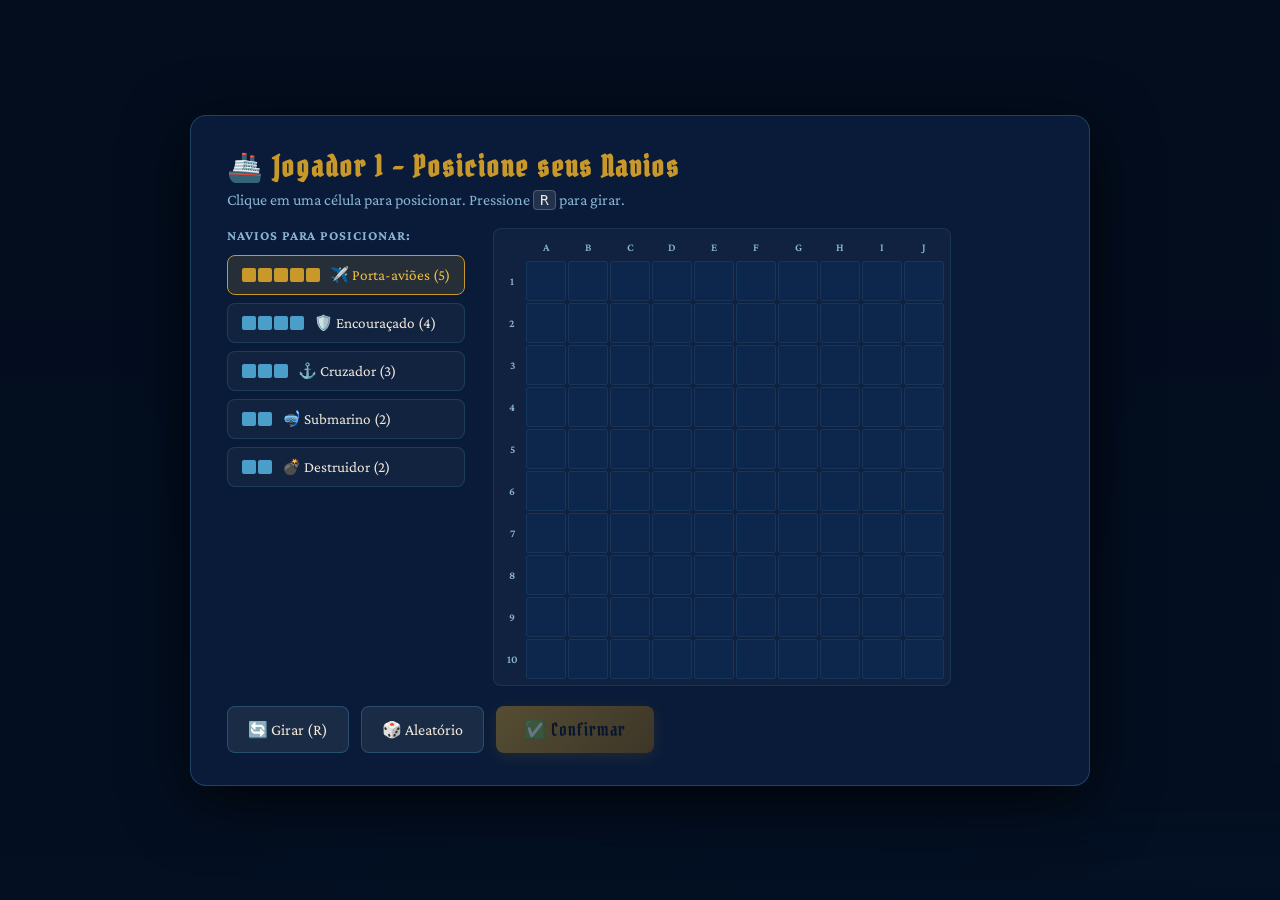
==== game.html @ 03f664aa "projeto inicial Batalha Naval" ====
<!DOCTYPE html>
<html lang="pt-BR">
<head>
  <meta charset="UTF-8" />
  <meta name="viewport" content="width=device-width, initial-scale=1.0" />
  <title>Batalha Naval – Jogo</title>
  <link rel="stylesheet" href="style-game.css" />
</head>
<body>

  <div class="ocean-bg">
    <div class="wave wave1"></div>
    <div class="wave wave2"></div>
  </div>

  <!-- ══ OVERLAY DE POSICIONAMENTO ══ -->
  <div id="placement-overlay" class="overlay active">
    <div class="overlay-card">
      <h2 id="placement-title">🚢 Posicione seus Navios</h2>
      <p id="placement-subtitle">Clique em uma célula para posicionar. Pressione <kbd>R</kbd> para girar.</p>

      <div class="placement-area">
        <!-- Lista de navios a posicionar -->
        <div class="ship-list-section">
          <h3>Navios para posicionar:</h3>
          <ul id="ship-queue" class="ship-queue"></ul>
        </div>

        <!-- Tabuleiro de posicionamento -->
        <div class="placement-board-wrap">
          <div id="placement-grid" class="grid-board placement-grid"></div>
        </div>
      </div>

      <div class="placement-actions">
        <button id="btn-rotate" class="btn-secondary">🔄 Girar (R)</button>
        <button id="btn-random-place" class="btn-secondary">🎲 Aleatório</button>
        <button id="btn-confirm-place" class="btn-primary" disabled>✅ Confirmar</button>
      </div>
    </div>
  </div>

  <!-- ══ OVERLAY DE PASSAGEM DE VEZ ══ -->
  <div id="handover-overlay" class="overlay">
    <div class="overlay-card handover-card">
      <div class="handover-icon">🙈</div>
      <h2 id="handover-title">Vez de ...</h2>
      <p id="handover-msg">Passe o dispositivo para o próximo jogador</p>
      <button id="btn-handover" class="btn-primary">Estou Pronto! ⚓</button>
    </div>
  </div>

  <!-- ══ OVERLAY DE FIM DE JOGO ══ -->
  <div id="gameover-overlay" class="overlay">
    <div class="overlay-card gameover-card">
      <div class="gameover-trophy">🏆</div>
      <h2 id="gameover-title">Vitória!</h2>
      <p id="gameover-msg"></p>
      <button id="btn-restart" class="btn-primary">🔄 Jogar Novamente</button>
    </div>
  </div>

  <!-- ══ JOGO ══ -->
  <div id="game-wrapper" class="game-wrapper hidden">

    <!-- PLACAR -->
    <header class="scoreboard">
      <div class="score-card" id="score-p1">
        <span class="score-icon">🚢</span>
        <div class="score-info">
          <span class="score-name" id="name-p1">—</span>
          <span class="score-label">Navios restantes</span>
          <span class="score-value" id="ships-p1">5</span>
        </div>
        <div class="turn-indicator" id="turn-p1">SUA VEZ</div>
      </div>

      <div class="score-center">
        <div class="game-title-small">⚓ BATALHA NAVAL</div>
        <div class="turn-text" id="turn-text">Iniciando...</div>
      </div>

      <div class="score-card score-card-right" id="score-p2">
        <div class="turn-indicator" id="turn-p2">SUA VEZ</div>
        <div class="score-info score-info-right">
          <span class="score-name" id="name-p2">—</span>
          <span class="score-label">Navios restantes</span>
          <span class="score-value" id="ships-p2">5</span>
        </div>
        <span class="score-icon">⚓</span>
      </div>
    </header>

    <!-- ÁREA DE JOGO -->
    <main class="game-area">

      <!-- Tabuleiro do OPONENTE (onde atacar) -->
      <section class="board-section" id="attack-section">
        <h3 class="board-label" id="attack-label">Atacar Adversário</h3>
        <div id="attack-grid" class="grid-board attack-grid"></div>
      </section>

      <!-- Painel lateral -->
      <aside class="side-panel">

        <!-- Histório de ações (lista dinâmica) -->
        <div class="panel-block">
          <h4>📋 Últimas Jogadas</h4>
          <ol id="action-log" class="action-log"></ol>
        </div>

        <!-- Tabela de afundados (tabela dinâmica) -->
        <div class="panel-block">
          <h4>💀 Navios Afundados</h4>
          <table class="sunk-table">
            <thead>
              <tr>
                <th>Capitão</th>
                <th>Navio</th>
                <th>Tamanho</th>
              </tr>
            </thead>
            <tbody id="sunk-table-body"></tbody>
          </table>
        </div>
      </aside>

      <!-- Meu tabuleiro (defesa) -->
      <section class="board-section" id="defense-section">
        <h3 class="board-label">Meu Oceano</h3>
        <div id="defense-grid" class="grid-board defense-grid"></div>
      </section>

    </main>

    <footer class="game-footer">
      <button id="btn-end-turn" class="btn-end-turn" disabled>Fim de Turno →</button>
    </footer>

  </div>

  <script src="game.js"></script>
</body>
</html>
---- style-game.css ----
@import url('https://fonts.googleapis.com/css2?family=Pirata+One&family=Crimson+Pro:wght@400;600;700&display=swap');

*, *::before, *::after { box-sizing: border-box; margin: 0; padding: 0; }

:root {
  --navy:       #0a1628;
  --deep:       #071020;
  --ocean:      #0d2b55;
  --water:      #1a4a7a;
  --foam:       #4a9eca;
  --gold:       #c9982a;
  --gold-light: #f0c040;
  --red:        #c0392b;
  --red-light:  #e74c3c;
  --green:      #27ae60;
  --green-light:#2ecc71;
  --white:      #f0e8d8;
  --muted:      #8ab4d4;
  --card-bg:    rgba(10, 30, 60, 0.92);
  --cell-size:  40px;
}

html, body {
  min-height: 100vh;
  font-family: 'Crimson Pro', Georgia, serif;
  background: var(--deep);
  color: var(--white);
  overflow-x: hidden;
}

/* ── Ocean BG ── */
.ocean-bg {
  position: fixed;
  inset: 0;
  background: linear-gradient(180deg, #040e1e 0%, #071833 40%, #0d2b55 100%);
  z-index: 0;
}

.wave {
  position: absolute;
  bottom: 0;
  width: 200%;
  border-radius: 50%;
}

.wave1 {
  height: 160px;
  background: radial-gradient(ellipse, rgba(26,95,168,0.15) 0%, transparent 70%);
  animation: waveMove 10s ease-in-out infinite;
  bottom: -50px;
}
.wave2 {
  height: 120px;
  background: radial-gradient(ellipse, rgba(74,158,202,0.08) 0%, transparent 70%);
  animation: waveMove 14s ease-in-out infinite reverse;
  bottom: -30px;
}

@keyframes waveMove {
  0%, 100% { transform: translateX(-25%); }
  50%       { transform: translateX(0%); }
}

/* ── Utilities ── */
.hidden { display: none !important; }

/* ── Overlays ── */
.overlay {
  position: fixed;
  inset: 0;
  background: rgba(4, 14, 30, 0.92);
  z-index: 100;
  display: flex;
  align-items: center;
  justify-content: center;
  padding: 20px;
  opacity: 0;
  pointer-events: none;
  transition: opacity 0.3s;
}

.overlay.active {
  opacity: 1;
  pointer-events: all;
}

.overlay-card {
  background: var(--card-bg);
  border: 1px solid rgba(74,158,202,0.3);
  border-radius: 16px;
  padding: 32px 36px;
  max-width: 900px;
  width: 100%;
  box-shadow: 0 16px 64px rgba(0,0,0,0.7);
  animation: popIn 0.4s ease both;
}

@keyframes popIn {
  from { transform: scale(0.85); opacity: 0; }
  to   { transform: scale(1);    opacity: 1; }
}

.overlay-card h2 {
  font-family: 'Pirata One', cursive;
  font-size: 1.8rem;
  color: var(--gold);
  margin-bottom: 6px;
  letter-spacing: 2px;
}

.overlay-card p {
  color: var(--muted);
  font-size: 1rem;
  margin-bottom: 20px;
}

.overlay-card p kbd {
  background: rgba(255,255,255,0.1);
  border: 1px solid rgba(255,255,255,0.2);
  border-radius: 4px;
  padding: 1px 6px;
  font-size: 0.9rem;
  color: var(--white);
}

/* ── Placement area ── */
.placement-area {
  display: flex;
  gap: 28px;
  align-items: flex-start;
  flex-wrap: wrap;
}

.ship-list-section {
  min-width: 200px;
}

.ship-list-section h3 {
  font-size: 0.85rem;
  text-transform: uppercase;
  letter-spacing: 1px;
  color: var(--muted);
  margin-bottom: 12px;
}

.ship-queue {
  list-style: none;
  display: flex;
  flex-direction: column;
  gap: 8px;
}

.ship-queue li {
  display: flex;
  align-items: center;
  gap: 10px;
  padding: 10px 14px;
  background: rgba(255,255,255,0.04);
  border: 1px solid rgba(74,158,202,0.2);
  border-radius: 8px;
  font-size: 0.95rem;
  transition: background 0.2s, border-color 0.2s, opacity 0.3s;
  cursor: default;
}

.ship-queue li.current-ship {
  background: rgba(201,152,42,0.15);
  border-color: var(--gold);
  color: var(--gold-light);
}

.ship-queue li.placed-ship {
  opacity: 0.4;
  text-decoration: line-through;
}

.ship-queue li .ship-blocks {
  display: flex;
  gap: 2px;
}

.ship-queue li .ship-block {
  width: 14px;
  height: 14px;
  background: var(--foam);
  border-radius: 2px;
}

.ship-queue li.current-ship .ship-block {
  background: var(--gold);
}

.ship-queue li.placed-ship .ship-block {
  background: var(--muted);
}

/* ── Placement actions ── */
.placement-actions {
  display: flex;
  gap: 12px;
  margin-top: 20px;
  flex-wrap: wrap;
}

/* ── Handover overlay ── */
.handover-card {
  text-align: center;
  max-width: 480px;
}

.handover-icon {
  font-size: 4rem;
  margin-bottom: 12px;
  animation: shake 0.6s 0.5s ease both;
}

@keyframes shake {
  0%, 100% { transform: rotate(0); }
  25%       { transform: rotate(-10deg); }
  75%       { transform: rotate(10deg); }
}

.handover-card h2 { text-align: center; }
.handover-card p  { text-align: center; }

/* ── Gameover overlay ── */
.gameover-card {
  text-align: center;
  max-width: 480px;
}

.gameover-trophy {
  font-size: 5rem;
  animation: bounceIn 0.6s ease both;
  margin-bottom: 12px;
}

@keyframes bounceIn {
  0%   { transform: scale(0); }
  60%  { transform: scale(1.2); }
  100% { transform: scale(1); }
}

.gameover-card h2 {
  font-size: 2.5rem;
  text-align: center;
}

.gameover-card p {
  font-size: 1.2rem;
  color: var(--white);
  text-align: center;
}

/* ── Game wrapper ── */
.game-wrapper {
  position: relative;
  z-index: 1;
  min-height: 100vh;
  display: flex;
  flex-direction: column;
}

/* ── Scoreboard ── */
.scoreboard {
  display: flex;
  align-items: center;
  gap: 16px;
  padding: 14px 24px;
  background: rgba(10, 22, 40, 0.95);
  border-bottom: 1px solid rgba(74,158,202,0.2);
  flex-shrink: 0;
}

.score-card {
  flex: 1;
  display: flex;
  align-items: center;
  gap: 14px;
  padding: 12px 18px;
  background: rgba(255,255,255,0.04);
  border: 1px solid rgba(74,158,202,0.15);
  border-radius: 10px;
  position: relative;
  transition: background 0.3s, border-color 0.3s, box-shadow 0.3s;
}

.score-card.active-turn {
  background: rgba(201,152,42,0.1);
  border-color: var(--gold);
  box-shadow: 0 0 20px rgba(201,152,42,0.2);
}

.score-card-right {
  flex-direction: row-reverse;
}

.score-icon { font-size: 1.8rem; }

.score-info {
  display: flex;
  flex-direction: column;
}

.score-info-right { align-items: flex-end; }

.score-name {
  font-family: 'Pirata One', cursive;
  font-size: 1.1rem;
  color: var(--gold-light);
  letter-spacing: 1px;
}

.score-label {
  font-size: 0.72rem;
  text-transform: uppercase;
  letter-spacing: 1px;
  color: var(--muted);
}

.score-value {
  font-size: 1.6rem;
  font-weight: 700;
  color: var(--foam);
  line-height: 1;
}

.turn-indicator {
  display: none;
  position: absolute;
  top: -10px;
  left: 50%;
  transform: translateX(-50%);
  background: var(--gold);
  color: var(--deep);
  font-size: 0.65rem;
  font-weight: 700;
  letter-spacing: 1px;
  padding: 2px 8px;
  border-radius: 20px;
  white-space: nowrap;
}

.score-card.active-turn .turn-indicator { display: block; }

.score-center {
  text-align: center;
  flex-shrink: 0;
}

.game-title-small {
  font-family: 'Pirata One', cursive;
  font-size: 1rem;
  color: var(--foam);
  letter-spacing: 2px;
}

.turn-text {
  font-size: 0.85rem;
  color: var(--muted);
  margin-top: 4px;
}

/* ── Game Area ── */
.game-area {
  display: flex;
  gap: 20px;
  padding: 20px 24px;
  flex: 1;
  align-items: flex-start;
  justify-content: center;
  flex-wrap: wrap;
}

/* ── Board sections ── */
.board-section {
  display: flex;
  flex-direction: column;
  align-items: center;
  gap: 10px;
}

.board-label {
  font-family: 'Pirata One', cursive;
  font-size: 1.1rem;
  letter-spacing: 1px;
  color: var(--muted);
}

#attack-section .board-label { color: var(--red-light); }
#defense-section .board-label { color: var(--foam); }

/* ── Grid Board ── */
.grid-board {
  display: grid;
  grid-template-columns: 24px repeat(10, var(--cell-size));
  grid-template-rows:    24px repeat(10, var(--cell-size));
  gap: 2px;
  background: rgba(255,255,255,0.03);
  padding: 6px;
  border-radius: 8px;
  border: 1px solid rgba(74,158,202,0.15);
}

.cell-header {
  display: flex;
  align-items: center;
  justify-content: center;
  font-size: 0.7rem;
  color: var(--muted);
  font-weight: 600;
}

.cell {
  width:  var(--cell-size);
  height: var(--cell-size);
  background: rgba(13, 43, 85, 0.6);
  border: 1px solid rgba(74,158,202,0.12);
  border-radius: 3px;
  cursor: default;
  position: relative;
  transition: background 0.15s, transform 0.1s;
}

/* Attack grid cells are clickable */
.attack-grid .cell:not(.hit):not(.miss) {
  cursor: crosshair;
}

.attack-grid .cell:not(.hit):not(.miss):hover {
  background: rgba(74, 158, 202, 0.3);
  border-color: var(--foam);
  transform: scale(1.05);
}

/* Defense grid: show ships */
.cell.ship-cell {
  background: rgba(74, 158, 202, 0.25);
  border-color: rgba(74, 158, 202, 0.5);
}

.cell.ship-cell.sunk-cell {
  background: rgba(192, 57, 43, 0.4);
  border-color: var(--red-light);
}

/* Hit */
.cell.hit {
  background: radial-gradient(circle, #e74c3c 0%, #8e1c11 100%);
  border-color: var(--red-light);
  animation: explode 0.4s ease;
}

.cell.hit::after {
  content: '💥';
  position: absolute;
  inset: 0;
  display: flex;
  align-items: center;
  justify-content: center;
  font-size: 1.2rem;
}

@keyframes explode {
  0%   { transform: scale(1.5); }
  100% { transform: scale(1); }
}

/* Miss */
.cell.miss {
  background: rgba(255,255,255,0.06);
  border-color: rgba(255,255,255,0.15);
}

.cell.miss::after {
  content: '·';
  position: absolute;
  inset: 0;
  display: flex;
  align-items: center;
  justify-content: center;
  font-size: 1.6rem;
  color: rgba(255,255,255,0.3);
}

/* Placement hover preview */
.cell.preview-valid {
  background: rgba(39,174,96,0.35);
  border-color: var(--green-light);
}

.cell.preview-invalid {
  background: rgba(192,57,43,0.35);
  border-color: var(--red-light);
}

/* Placement: placed ship */
.placement-grid .cell.ship-cell {
  background: rgba(74,158,202,0.4);
  border-color: var(--foam);
}

/* ── Side Panel ── */
.side-panel {
  display: flex;
  flex-direction: column;
  gap: 16px;
  min-width: 220px;
  max-width: 260px;
  flex: 1;
}

.panel-block {
  background: rgba(10,22,40,0.8);
  border: 1px solid rgba(74,158,202,0.15);
  border-radius: 10px;
  padding: 16px;
}

.panel-block h4 {
  font-family: 'Pirata One', cursive;
  font-size: 1rem;
  color: var(--foam);
  margin-bottom: 10px;
  letter-spacing: 1px;
}

/* Action log (OL) */
.action-log {
  max-height: 180px;
  overflow-y: auto;
  display: flex;
  flex-direction: column;
  gap: 4px;
  padding-left: 0;
  list-style: none;
}

.action-log::-webkit-scrollbar { width: 4px; }
.action-log::-webkit-scrollbar-track { background: transparent; }
.action-log::-webkit-scrollbar-thumb { background: rgba(74,158,202,0.3); border-radius: 2px; }

.action-log li {
  font-size: 0.88rem;
  padding: 5px 8px;
  border-radius: 4px;
  background: rgba(255,255,255,0.03);
  border-left: 3px solid transparent;
  animation: slideIn 0.3s ease both;
  line-height: 1.3;
}

.action-log li.log-hit {
  border-left-color: var(--red-light);
  color: #f39c9c;
}

.action-log li.log-miss {
  border-left-color: var(--muted);
  color: var(--muted);
}

.action-log li.log-sunk {
  border-left-color: var(--gold);
  color: var(--gold-light);
  font-weight: 600;
}

@keyframes slideIn {
  from { transform: translateX(-10px); opacity: 0; }
  to   { transform: translateX(0);     opacity: 1; }
}

/* Sunk Table */
.sunk-table {
  width: 100%;
  border-collapse: collapse;
  font-size: 0.85rem;
}

.sunk-table th {
  text-align: left;
  font-size: 0.72rem;
  text-transform: uppercase;
  letter-spacing: 1px;
  color: var(--muted);
  padding: 4px 6px;
  border-bottom: 1px solid rgba(74,158,202,0.2);
}

.sunk-table td {
  padding: 5px 6px;
  border-bottom: 1px solid rgba(255,255,255,0.05);
  color: var(--white);
}

.sunk-table tr:last-child td { border-bottom: none; }

.sunk-table tr.new-row td { animation: rowFadeIn 0.4s ease; }

@keyframes rowFadeIn {
  from { background: rgba(201,152,42,0.2); }
  to   { background: transparent; }
}

/* ── Footer ── */
.game-footer {
  padding: 12px 24px;
  background: rgba(10,22,40,0.95);
  border-top: 1px solid rgba(74,158,202,0.15);
  display: flex;
  justify-content: center;
}

.btn-end-turn {
  padding: 12px 36px;
  background: linear-gradient(135deg, var(--gold) 0%, #8a6010 100%);
  border: none;
  border-radius: 8px;
  color: var(--deep);
  font-family: 'Pirata One', cursive;
  font-size: 1.2rem;
  letter-spacing: 1px;
  cursor: pointer;
  transition: transform 0.15s, box-shadow 0.15s, opacity 0.2s;
  box-shadow: 0 4px 16px rgba(201,152,42,0.3);
}

.btn-end-turn:disabled {
  opacity: 0.4;
  cursor: not-allowed;
  transform: none !important;
}

.btn-end-turn:not(:disabled):hover {
  transform: translateY(-2px);
  box-shadow: 0 6px 24px rgba(201,152,42,0.5);
}

/* ── Buttons general ── */
.btn-primary {
  padding: 12px 28px;
  background: linear-gradient(135deg, var(--gold) 0%, #8a6010 100%);
  border: none;
  border-radius: 8px;
  color: var(--deep);
  font-family: 'Pirata One', cursive;
  font-size: 1.1rem;
  letter-spacing: 1px;
  cursor: pointer;
  transition: transform 0.15s, box-shadow 0.15s;
  box-shadow: 0 4px 16px rgba(201,152,42,0.3);
}

.btn-primary:disabled {
  opacity: 0.4;
  cursor: not-allowed;
}

.btn-primary:not(:disabled):hover {
  transform: translateY(-2px);
  box-shadow: 0 6px 24px rgba(201,152,42,0.5);
}

.btn-secondary {
  padding: 10px 20px;
  background: rgba(255,255,255,0.07);
  border: 1px solid rgba(74,158,202,0.3);
  border-radius: 8px;
  color: var(--white);
  font-family: 'Crimson Pro', serif;
  font-size: 1rem;
  cursor: pointer;
  transition: background 0.15s, border-color 0.15s;
}

.btn-secondary:hover {
  background: rgba(74,158,202,0.15);
  border-color: var(--foam);
}

@media (max-width: 900px) {
  :root { --cell-size: 34px; }
  .game-area { gap: 14px; }
  .side-panel { max-width: 100%; width: 100%; flex-direction: row; }
  .panel-block { flex: 1; }
}

@media (max-width: 600px) {
  :root { --cell-size: 28px; }
  .scoreboard { flex-direction: column; }
  .score-card { width: 100%; }
  .placement-area { flex-direction: column; }
}
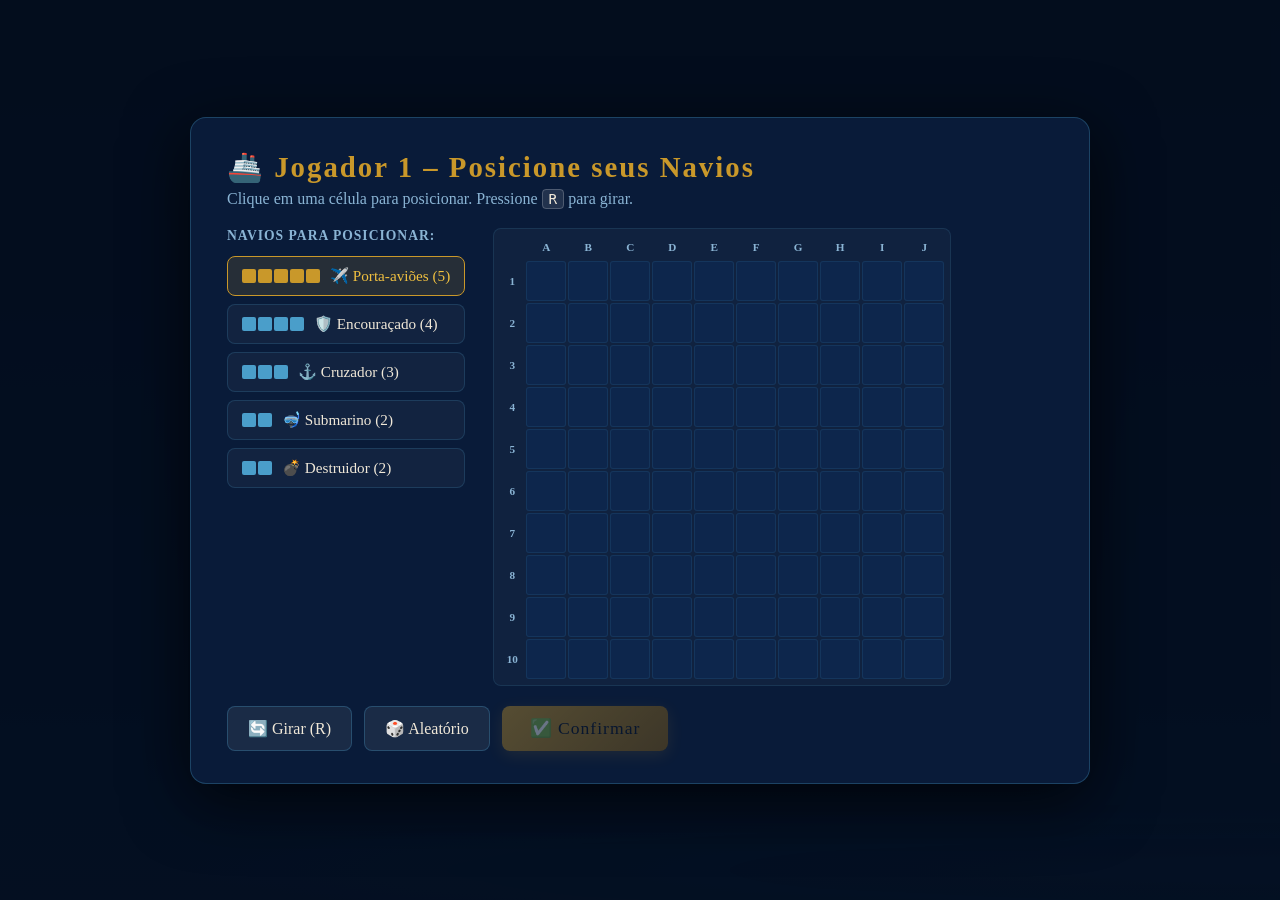
==== commit 06d5603c: "Commit Final Projeto" ====
--- a/game.html
+++ b/game.html
@@ -13,20 +13,17 @@
     <div class="wave wave2"></div>
   </div>
 
-  <!-- ══ OVERLAY DE POSICIONAMENTO ══ -->
   <div id="placement-overlay" class="overlay active">
     <div class="overlay-card">
       <h2 id="placement-title">🚢 Posicione seus Navios</h2>
       <p id="placement-subtitle">Clique em uma célula para posicionar. Pressione <kbd>R</kbd> para girar.</p>
 
       <div class="placement-area">
-        <!-- Lista de navios a posicionar -->
         <div class="ship-list-section">
           <h3>Navios para posicionar:</h3>
           <ul id="ship-queue" class="ship-queue"></ul>
         </div>
 
-        <!-- Tabuleiro de posicionamento -->
         <div class="placement-board-wrap">
           <div id="placement-grid" class="grid-board placement-grid"></div>
         </div>
@@ -40,7 +37,6 @@
     </div>
   </div>
 
-  <!-- ══ OVERLAY DE PASSAGEM DE VEZ ══ -->
   <div id="handover-overlay" class="overlay">
     <div class="overlay-card handover-card">
       <div class="handover-icon">🙈</div>
@@ -50,7 +46,6 @@
     </div>
   </div>
 
-  <!-- ══ OVERLAY DE FIM DE JOGO ══ -->
   <div id="gameover-overlay" class="overlay">
     <div class="overlay-card gameover-card">
       <div class="gameover-trophy">🏆</div>
@@ -60,10 +55,8 @@
     </div>
   </div>
 
-  <!-- ══ JOGO ══ -->
   <div id="game-wrapper" class="game-wrapper hidden">
 
-    <!-- PLACAR -->
     <header class="scoreboard">
       <div class="score-card" id="score-p1">
         <span class="score-icon">🚢</span>
@@ -91,25 +84,20 @@
       </div>
     </header>
 
-    <!-- ÁREA DE JOGO -->
     <main class="game-area">
 
-      <!-- Tabuleiro do OPONENTE (onde atacar) -->
       <section class="board-section" id="attack-section">
         <h3 class="board-label" id="attack-label">Atacar Adversário</h3>
         <div id="attack-grid" class="grid-board attack-grid"></div>
       </section>
 
-      <!-- Painel lateral -->
       <aside class="side-panel">
 
-        <!-- Histório de ações (lista dinâmica) -->
         <div class="panel-block">
           <h4>📋 Últimas Jogadas</h4>
           <ol id="action-log" class="action-log"></ol>
         </div>
 
-        <!-- Tabela de afundados (tabela dinâmica) -->
         <div class="panel-block">
           <h4>💀 Navios Afundados</h4>
           <table class="sunk-table">
@@ -125,7 +113,6 @@
         </div>
       </aside>
 
-      <!-- Meu tabuleiro (defesa) -->
       <section class="board-section" id="defense-section">
         <h3 class="board-label">Meu Oceano</h3>
         <div id="defense-grid" class="grid-board defense-grid"></div>
--- a/style-game.css
+++ b/style-game.css
@@ -1,5 +1,3 @@
-@import url('https://fonts.googleapis.com/css2?family=Pirata+One&family=Crimson+Pro:wght@400;600;700&display=swap');
-
 *, *::before, *::after { box-sizing: border-box; margin: 0; padding: 0; }
 
 :root {
@@ -22,13 +20,13 @@
 
 html, body {
   min-height: 100vh;
-  font-family: 'Crimson Pro', Georgia, serif;
+  font-family: Georgia, serif;
   background: var(--deep);
   color: var(--white);
   overflow-x: hidden;
 }
 
-/* ── Ocean BG ── */
+
 .ocean-bg {
   position: fixed;
   inset: 0;
@@ -61,10 +59,10 @@
   50%       { transform: translateX(0%); }
 }
 
-/* ── Utilities ── */
+
 .hidden { display: none !important; }
 
-/* ── Overlays ── */
+
 .overlay {
   position: fixed;
   inset: 0;
@@ -101,7 +99,7 @@
 }
 
 .overlay-card h2 {
-  font-family: 'Pirata One', cursive;
+  font-family: fantasy, cursive;
   font-size: 1.8rem;
   color: var(--gold);
   margin-bottom: 6px;
@@ -123,7 +121,7 @@
   color: var(--white);
 }
 
-/* ── Placement area ── */
+
 .placement-area {
   display: flex;
   gap: 28px;
@@ -194,7 +192,7 @@
   background: var(--muted);
 }
 
-/* ── Placement actions ── */
+
 .placement-actions {
   display: flex;
   gap: 12px;
@@ -202,7 +200,7 @@
   flex-wrap: wrap;
 }
 
-/* ── Handover overlay ── */
+
 .handover-card {
   text-align: center;
   max-width: 480px;
@@ -223,7 +221,7 @@
 .handover-card h2 { text-align: center; }
 .handover-card p  { text-align: center; }
 
-/* ── Gameover overlay ── */
+
 .gameover-card {
   text-align: center;
   max-width: 480px;
@@ -252,7 +250,7 @@
   text-align: center;
 }
 
-/* ── Game wrapper ── */
+
 .game-wrapper {
   position: relative;
   z-index: 1;
@@ -261,7 +259,7 @@
   flex-direction: column;
 }
 
-/* ── Scoreboard ── */
+
 .scoreboard {
   display: flex;
   align-items: center;
@@ -305,7 +303,7 @@
 .score-info-right { align-items: flex-end; }
 
 .score-name {
-  font-family: 'Pirata One', cursive;
+  font-family: fantasy, cursive;
   font-size: 1.1rem;
   color: var(--gold-light);
   letter-spacing: 1px;
@@ -349,7 +347,7 @@
 }
 
 .game-title-small {
-  font-family: 'Pirata One', cursive;
+  font-family: fantasy, cursive;
   font-size: 1rem;
   color: var(--foam);
   letter-spacing: 2px;
@@ -361,7 +359,7 @@
   margin-top: 4px;
 }
 
-/* ── Game Area ── */
+
 .game-area {
   display: flex;
   gap: 20px;
@@ -372,7 +370,7 @@
   flex-wrap: wrap;
 }
 
-/* ── Board sections ── */
+
 .board-section {
   display: flex;
   flex-direction: column;
@@ -381,7 +379,7 @@
 }
 
 .board-label {
-  font-family: 'Pirata One', cursive;
+  font-family: fantasy, cursive;
   font-size: 1.1rem;
   letter-spacing: 1px;
   color: var(--muted);
@@ -390,7 +388,7 @@
 #attack-section .board-label { color: var(--red-light); }
 #defense-section .board-label { color: var(--foam); }
 
-/* ── Grid Board ── */
+
 .grid-board {
   display: grid;
   grid-template-columns: 24px repeat(10, var(--cell-size));
@@ -422,7 +420,7 @@
   transition: background 0.15s, transform 0.1s;
 }
 
-/* Attack grid cells are clickable */
+
 .attack-grid .cell:not(.hit):not(.miss) {
   cursor: crosshair;
 }
@@ -433,7 +431,7 @@
   transform: scale(1.05);
 }
 
-/* Defense grid: show ships */
+
 .cell.ship-cell {
   background: rgba(74, 158, 202, 0.25);
   border-color: rgba(74, 158, 202, 0.5);
@@ -444,7 +442,7 @@
   border-color: var(--red-light);
 }
 
-/* Hit */
+
 .cell.hit {
   background: radial-gradient(circle, #e74c3c 0%, #8e1c11 100%);
   border-color: var(--red-light);
@@ -466,7 +464,7 @@
   100% { transform: scale(1); }
 }
 
-/* Miss */
+
 .cell.miss {
   background: rgba(255,255,255,0.06);
   border-color: rgba(255,255,255,0.15);
@@ -483,7 +481,7 @@
   color: rgba(255,255,255,0.3);
 }
 
-/* Placement hover preview */
+
 .cell.preview-valid {
   background: rgba(39,174,96,0.35);
   border-color: var(--green-light);
@@ -494,13 +492,13 @@
   border-color: var(--red-light);
 }
 
-/* Placement: placed ship */
+
 .placement-grid .cell.ship-cell {
   background: rgba(74,158,202,0.4);
   border-color: var(--foam);
 }
 
-/* ── Side Panel ── */
+
 .side-panel {
   display: flex;
   flex-direction: column;
@@ -518,14 +516,14 @@
 }
 
 .panel-block h4 {
-  font-family: 'Pirata One', cursive;
+  font-family: fantasy, cursive;
   font-size: 1rem;
   color: var(--foam);
   margin-bottom: 10px;
   letter-spacing: 1px;
 }
 
-/* Action log (OL) */
+
 .action-log {
   max-height: 180px;
   overflow-y: auto;
@@ -571,7 +569,7 @@
   to   { transform: translateX(0);     opacity: 1; }
 }
 
-/* Sunk Table */
+
 .sunk-table {
   width: 100%;
   border-collapse: collapse;
@@ -603,7 +601,7 @@
   to   { background: transparent; }
 }
 
-/* ── Footer ── */
+
 .game-footer {
   padding: 12px 24px;
   background: rgba(10,22,40,0.95);
@@ -618,7 +616,7 @@
   border: none;
   border-radius: 8px;
   color: var(--deep);
-  font-family: 'Pirata One', cursive;
+  font-family: fantasy, cursive;
   font-size: 1.2rem;
   letter-spacing: 1px;
   cursor: pointer;
@@ -637,14 +635,14 @@
   box-shadow: 0 6px 24px rgba(201,152,42,0.5);
 }
 
-/* ── Buttons general ── */
+
 .btn-primary {
   padding: 12px 28px;
   background: linear-gradient(135deg, var(--gold) 0%, #8a6010 100%);
   border: none;
   border-radius: 8px;
   color: var(--deep);
-  font-family: 'Pirata One', cursive;
+  font-family: fantasy, cursive;
   font-size: 1.1rem;
   letter-spacing: 1px;
   cursor: pointer;
@@ -668,7 +666,7 @@
   border: 1px solid rgba(74,158,202,0.3);
   border-radius: 8px;
   color: var(--white);
-  font-family: 'Crimson Pro', serif;
+  font-family: Georgia, serif;
   font-size: 1rem;
   cursor: pointer;
   transition: background 0.15s, border-color 0.15s;
@@ -691,4 +689,4 @@
   .scoreboard { flex-direction: column; }
   .score-card { width: 100%; }
   .placement-area { flex-direction: column; }
-}
+}
